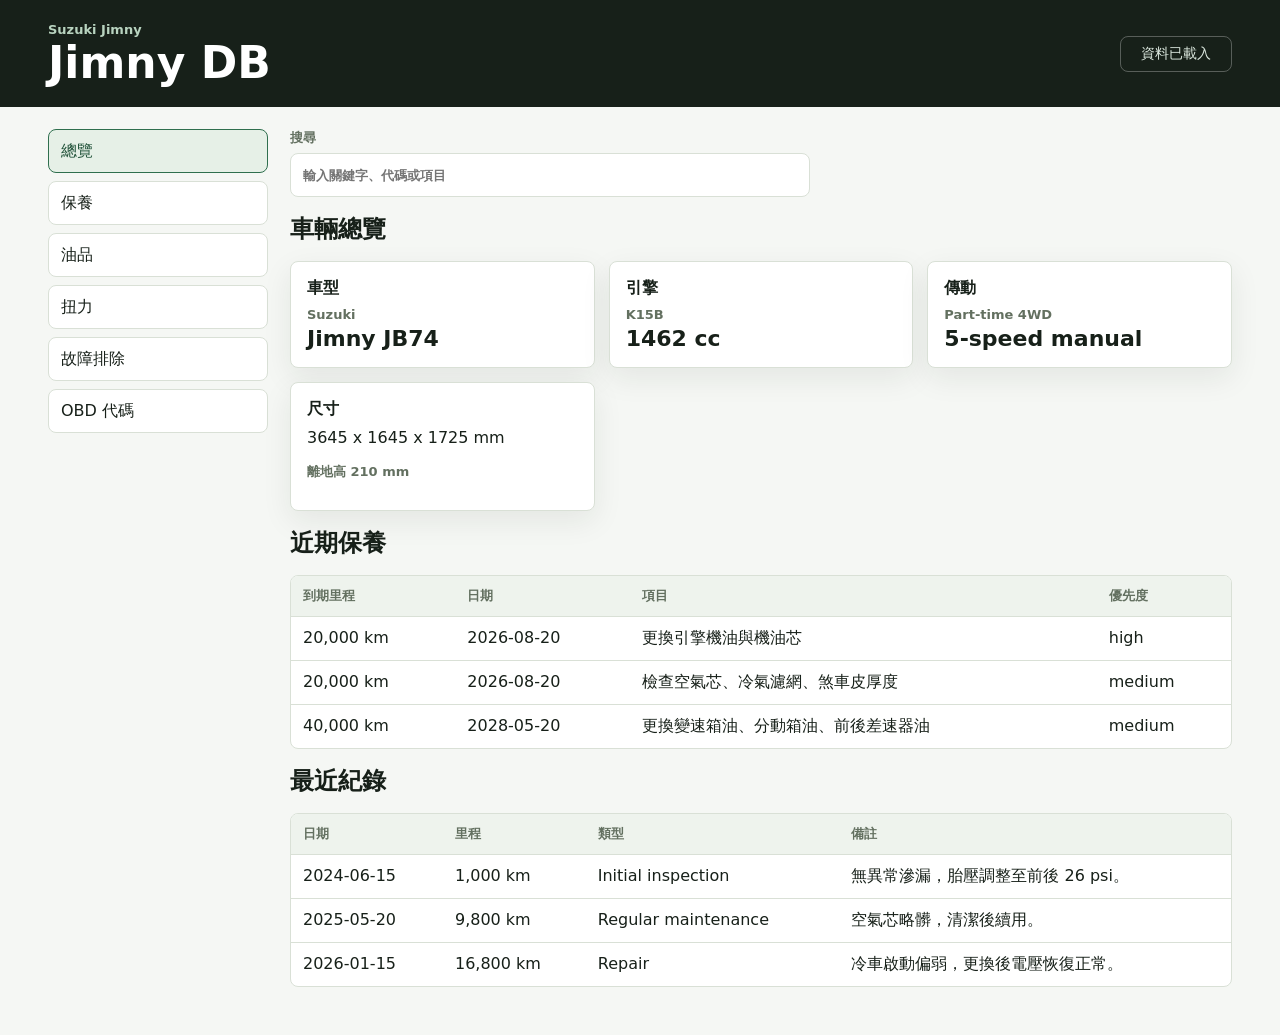
==== app/index.html @ 5c7743f9 "Add Jimny DB app" ====
<!doctype html>
<html lang="zh-Hant">
  <head>
    <meta charset="utf-8">
    <meta name="viewport" content="width=device-width, initial-scale=1">
    <title>Jimny DB</title>
    <link rel="stylesheet" href="./styles.css">
  </head>
  <body>
    <header class="app-header">
      <div>
        <p class="eyebrow">Suzuki Jimny</p>
        <h1>Jimny DB</h1>
      </div>
      <div class="status" id="dataStatus">載入資料中</div>
    </header>

    <main class="app-shell">
      <aside class="sidebar" aria-label="主要分類">
        <button class="nav-button active" data-view="overview">總覽</button>
        <button class="nav-button" data-view="maintenance">保養</button>
        <button class="nav-button" data-view="fluids">油品</button>
        <button class="nav-button" data-view="torque">扭力</button>
        <button class="nav-button" data-view="troubleshooting">故障排除</button>
        <button class="nav-button" data-view="obd">OBD 代碼</button>
      </aside>

      <section class="content">
        <div class="toolbar">
          <label class="search-box">
            <span>搜尋</span>
            <input id="searchInput" type="search" placeholder="輸入關鍵字、代碼或項目">
          </label>
        </div>
        <div id="appContent" class="view"></div>
      </section>
    </main>

    <script src="./app.js"></script>
  </body>
</html>
---- app/styles.css ----
:root {
  color-scheme: light;
  --bg: #f5f7f4;
  --panel: #ffffff;
  --ink: #172019;
  --muted: #637060;
  --line: #d9e0d6;
  --accent: #2f6f4e;
  --accent-strong: #1f5138;
  --warn: #9b5c1d;
  --danger: #a3382d;
  --shadow: 0 10px 30px rgba(23, 32, 25, 0.08);
}

* {
  box-sizing: border-box;
}

body {
  margin: 0;
  min-height: 100vh;
  background: var(--bg);
  color: var(--ink);
  font-family: "Segoe UI", "Microsoft JhengHei", system-ui, sans-serif;
}

.app-header {
  min-height: 104px;
  padding: 22px clamp(18px, 4vw, 48px);
  display: flex;
  align-items: center;
  justify-content: space-between;
  gap: 16px;
  background: #172019;
  color: #fff;
}

.eyebrow {
  margin: 0 0 4px;
  color: #b8d3bf;
  font-size: 13px;
  font-weight: 700;
}

h1,
h2,
h3,
p {
  margin-top: 0;
}

h1 {
  margin-bottom: 0;
  font-size: clamp(30px, 6vw, 44px);
  line-height: 1;
}

h2 {
  font-size: 24px;
  margin-bottom: 16px;
}

h3 {
  font-size: 16px;
  margin-bottom: 8px;
}

.status {
  min-width: 112px;
  padding: 8px 12px;
  border: 1px solid rgba(255, 255, 255, 0.28);
  border-radius: 8px;
  text-align: center;
  color: #dbe7de;
  font-size: 14px;
}

.app-shell {
  display: grid;
  grid-template-columns: 220px minmax(0, 1fr);
  gap: 22px;
  padding: 22px clamp(18px, 4vw, 48px) 48px;
}

.sidebar {
  display: flex;
  flex-direction: column;
  gap: 8px;
}

.nav-button {
  min-height: 44px;
  width: 100%;
  border: 1px solid var(--line);
  border-radius: 8px;
  background: var(--panel);
  color: var(--ink);
  text-align: left;
  padding: 10px 12px;
  font: inherit;
  cursor: pointer;
}

.nav-button:hover,
.nav-button.active {
  border-color: var(--accent);
  background: #e6f0e7;
  color: var(--accent-strong);
}

.content {
  min-width: 0;
}

.toolbar {
  margin-bottom: 16px;
}

.search-box {
  display: grid;
  gap: 6px;
  max-width: 520px;
  color: var(--muted);
  font-size: 13px;
  font-weight: 700;
}

.search-box input {
  min-height: 44px;
  width: 100%;
  border: 1px solid var(--line);
  border-radius: 8px;
  padding: 10px 12px;
  color: var(--ink);
  font: inherit;
  background: var(--panel);
}

.view {
  display: grid;
  gap: 16px;
}

.grid {
  display: grid;
  grid-template-columns: repeat(auto-fit, minmax(240px, 1fr));
  gap: 14px;
}

.card {
  border: 1px solid var(--line);
  border-radius: 8px;
  background: var(--panel);
  padding: 16px;
  box-shadow: var(--shadow);
}

.metric {
  display: grid;
  gap: 4px;
}

.metric span,
.label {
  color: var(--muted);
  font-size: 13px;
  font-weight: 700;
}

.metric strong {
  font-size: 22px;
}

.table-wrap {
  overflow-x: auto;
  border: 1px solid var(--line);
  border-radius: 8px;
  background: var(--panel);
}

table {
  width: 100%;
  border-collapse: collapse;
  min-width: 680px;
}

th,
td {
  border-bottom: 1px solid var(--line);
  padding: 11px 12px;
  text-align: left;
  vertical-align: top;
}

th {
  background: #eef3ed;
  color: var(--muted);
  font-size: 13px;
}

tr:last-child td {
  border-bottom: 0;
}

.pill-row {
  display: flex;
  flex-wrap: wrap;
  gap: 8px;
}

.pill {
  display: inline-flex;
  align-items: center;
  min-height: 28px;
  border-radius: 999px;
  padding: 4px 10px;
  background: #eef3ed;
  color: var(--accent-strong);
  font-size: 13px;
  font-weight: 700;
}

.severity-critical,
.severity-high {
  color: var(--danger);
}

.severity-medium {
  color: var(--warn);
}

.empty {
  padding: 28px;
  border: 1px dashed var(--line);
  border-radius: 8px;
  color: var(--muted);
  background: rgba(255, 255, 255, 0.7);
}

@media (max-width: 780px) {
  .app-header {
    align-items: flex-start;
    flex-direction: column;
  }

  .app-shell {
    grid-template-columns: 1fr;
  }

  .sidebar {
    display: grid;
    grid-template-columns: repeat(2, minmax(0, 1fr));
  }

  .nav-button {
    text-align: center;
  }
}
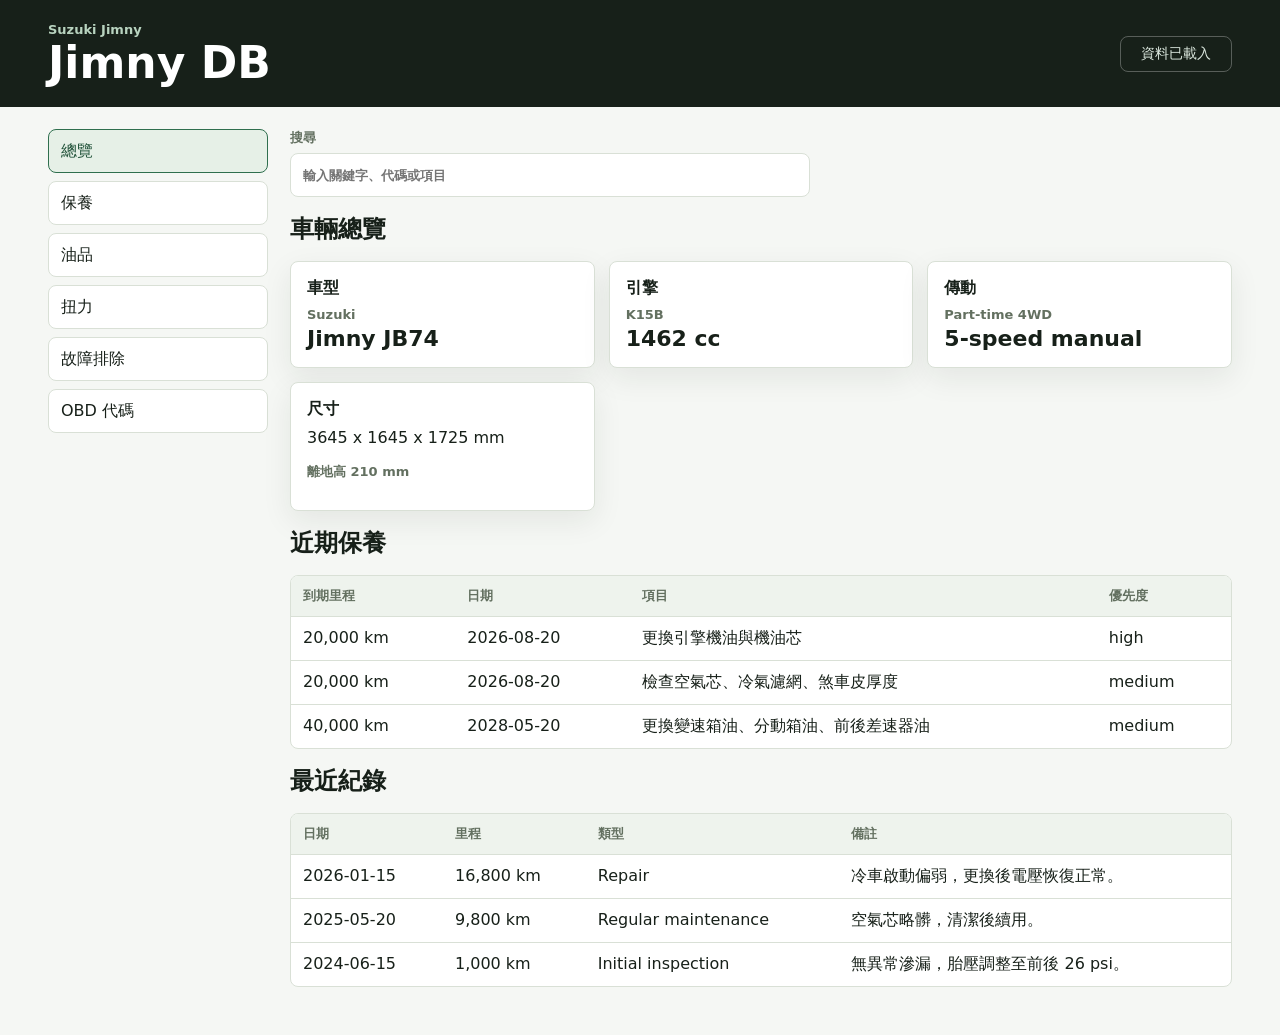
==== commit c402be68: "Update icon to Jimny logo" ====
--- a/app/index.html
+++ b/app/index.html
@@ -3,7 +3,14 @@
   <head>
     <meta charset="utf-8">
     <meta name="viewport" content="width=device-width, initial-scale=1">
+    <meta name="theme-color" content="#172019">
+    <meta name="apple-mobile-web-app-capable" content="yes">
+    <meta name="apple-mobile-web-app-title" content="Jimny DB">
+    <meta name="apple-mobile-web-app-status-bar-style" content="black-translucent">
     <title>Jimny DB</title>
+    <link rel="manifest" href="./manifest.webmanifest">
+    <link rel="apple-touch-icon" sizes="180x180" href="./icons/icon-180.png">
+    <link rel="icon" type="image/png" sizes="192x192" href="./icons/icon-192.png">
     <link rel="stylesheet" href="./styles.css">
   </head>
   <body>
--- a/app/styles.css
+++ b/app/styles.css
@@ -136,6 +136,81 @@
   background: var(--panel);
 }
 
+.record-form {
+  border: 1px solid var(--line);
+  border-radius: 8px;
+  background: var(--panel);
+  padding: 16px;
+  box-shadow: var(--shadow);
+}
+
+.form-grid {
+  display: grid;
+  grid-template-columns: repeat(2, minmax(0, 1fr));
+  gap: 12px;
+}
+
+.form-grid label {
+  display: grid;
+  gap: 6px;
+  color: var(--muted);
+  font-size: 13px;
+  font-weight: 700;
+}
+
+.form-grid .wide {
+  grid-column: 1 / -1;
+}
+
+.form-grid input,
+.form-grid select,
+.form-grid textarea {
+  width: 100%;
+  min-height: 44px;
+  border: 1px solid var(--line);
+  border-radius: 8px;
+  padding: 10px 12px;
+  color: var(--ink);
+  background: #fff;
+  font: inherit;
+}
+
+.form-grid textarea {
+  resize: vertical;
+}
+
+.form-actions {
+  display: flex;
+  flex-wrap: wrap;
+  gap: 10px;
+  margin-top: 14px;
+}
+
+.form-actions button,
+.link-button {
+  min-height: 40px;
+  border: 1px solid var(--accent);
+  border-radius: 8px;
+  padding: 8px 12px;
+  color: #fff;
+  background: var(--accent);
+  font: inherit;
+  font-weight: 700;
+  cursor: pointer;
+}
+
+.form-actions button.secondary,
+.link-button {
+  color: var(--accent-strong);
+  background: #eef3ed;
+}
+
+.form-note {
+  margin: 12px 0 0;
+  color: var(--muted);
+  font-size: 13px;
+}
+
 .view {
   display: grid;
   gap: 16px;
@@ -255,4 +330,8 @@
   .nav-button {
     text-align: center;
   }
-}
+
+  .form-grid {
+    grid-template-columns: 1fr;
+  }
+}
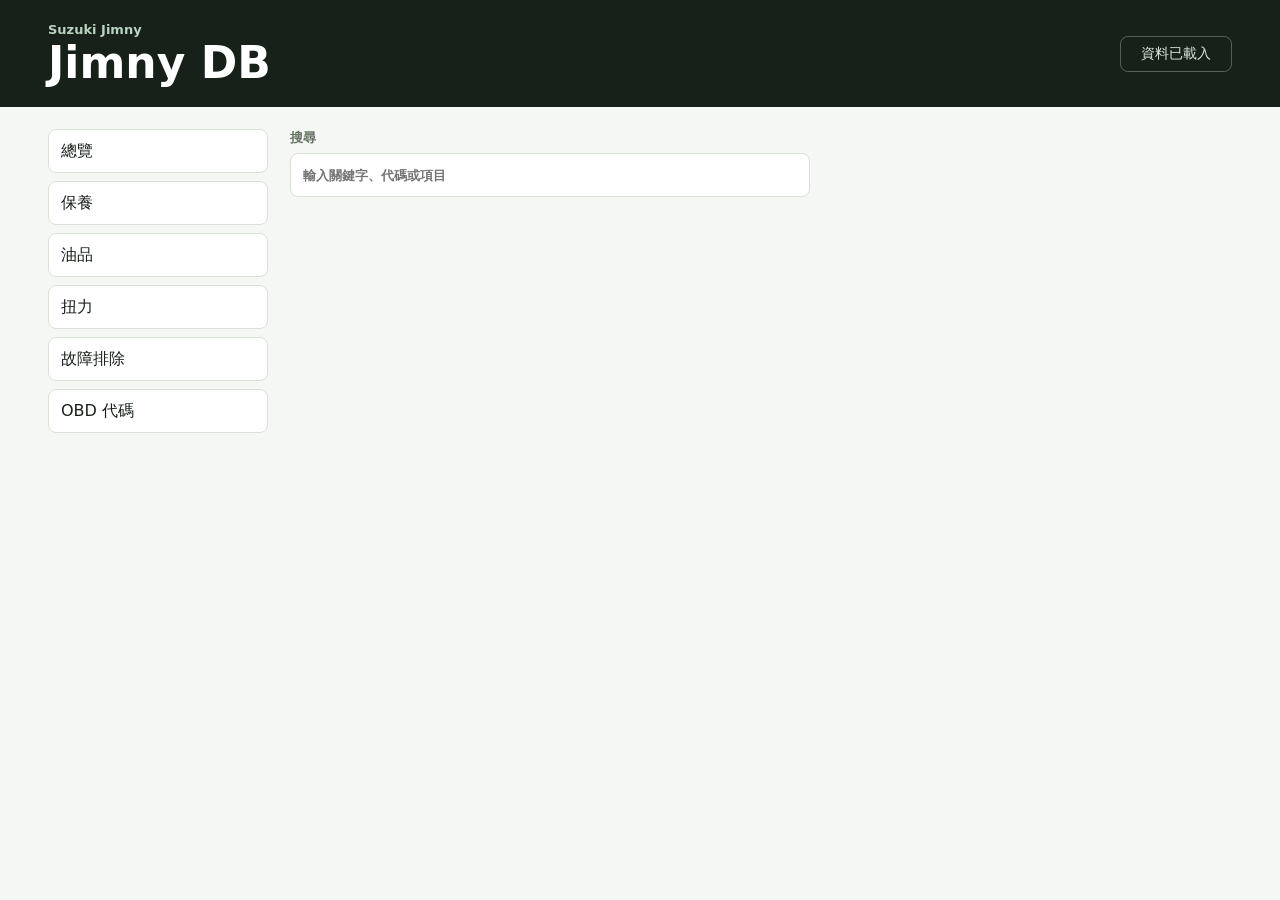
==== commit 3a36af60: "Simplify home screen layout" ====
--- a/app/index.html
+++ b/app/index.html
@@ -24,7 +24,7 @@
 
     <main class="app-shell">
       <aside class="sidebar" aria-label="主要分類">
-        <button class="nav-button active" data-view="overview">總覽</button>
+        <button class="nav-button" data-view="overview">總覽</button>
         <button class="nav-button" data-view="maintenance">保養</button>
         <button class="nav-button" data-view="fluids">油品</button>
         <button class="nav-button" data-view="torque">扭力</button>
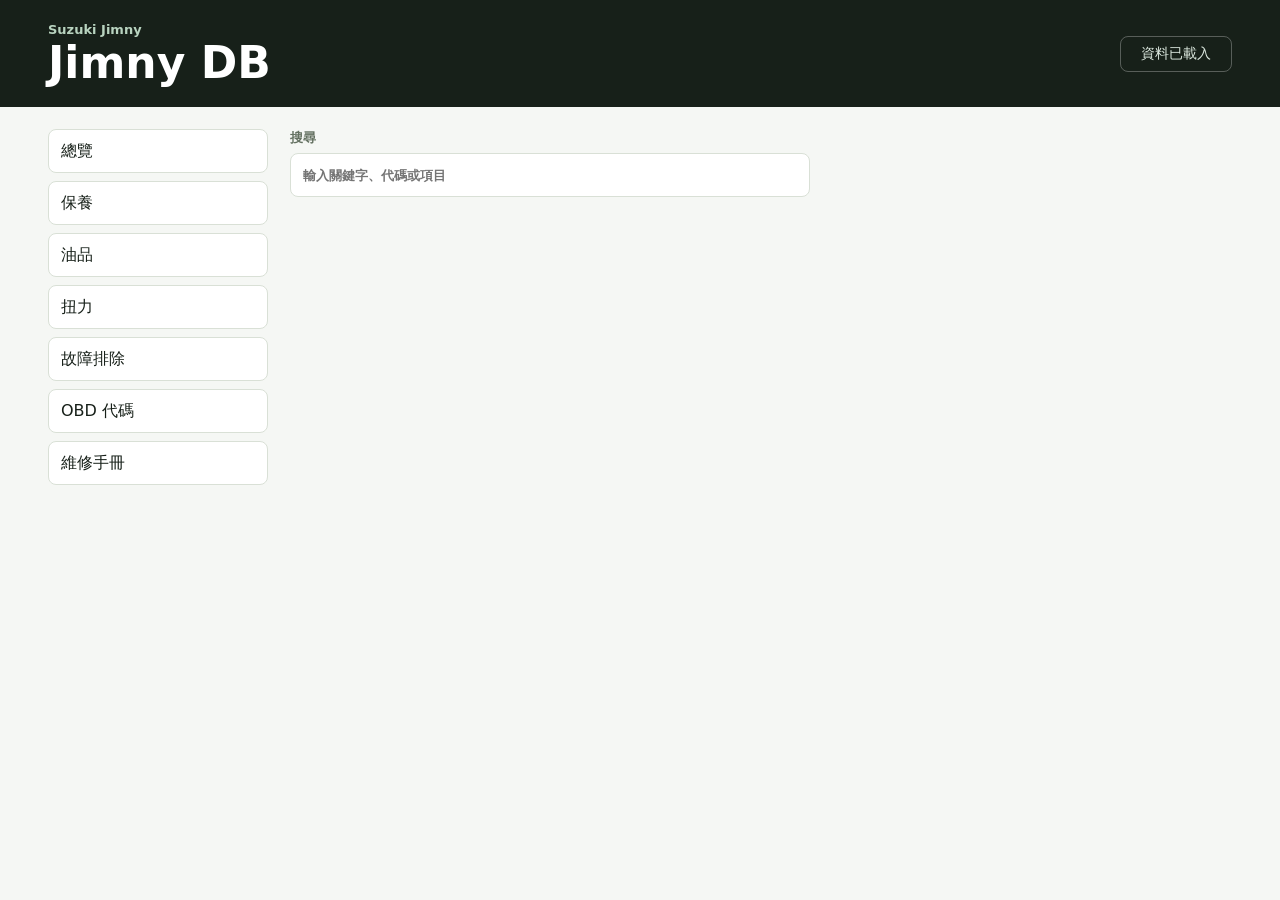
==== commit 6f14d87a: "Add manual search without PDF" ====
--- a/app/index.html
+++ b/app/index.html
@@ -30,6 +30,7 @@
         <button class="nav-button" data-view="torque">扭力</button>
         <button class="nav-button" data-view="troubleshooting">故障排除</button>
         <button class="nav-button" data-view="obd">OBD 代碼</button>
+        <button class="nav-button" data-view="manual">維修手冊</button>
       </aside>
 
       <section class="content">
--- a/app/styles.css
+++ b/app/styles.css
@@ -211,6 +211,34 @@
   font-size: 13px;
 }
 
+.select-section {
+  display: grid;
+  gap: 12px;
+}
+
+.select-control {
+  display: grid;
+  gap: 6px;
+  color: var(--muted);
+  font-size: 13px;
+  font-weight: 700;
+}
+
+.select-control select {
+  width: 100%;
+  min-height: 46px;
+  border: 1px solid var(--line);
+  border-radius: 8px;
+  padding: 10px 12px;
+  color: var(--ink);
+  background: var(--panel);
+  font: inherit;
+}
+
+.detail-card {
+  max-width: 760px;
+}
+
 .view {
   display: grid;
   gap: 16px;
@@ -275,6 +303,48 @@
 
 tr:last-child td {
   border-bottom: 0;
+}
+
+.mobile-card-list {
+  display: none;
+}
+
+.data-card {
+  border: 1px solid var(--line);
+  border-radius: 8px;
+  background: var(--panel);
+  padding: 14px;
+  box-shadow: var(--shadow);
+}
+
+.data-field {
+  display: grid;
+  gap: 4px;
+  padding: 10px 0;
+  border-bottom: 1px solid var(--line);
+}
+
+.data-field:first-child {
+  padding-top: 0;
+}
+
+.data-field:last-child {
+  padding-bottom: 0;
+  border-bottom: 0;
+}
+
+.data-field span {
+  color: var(--muted);
+  font-size: 12px;
+  font-weight: 700;
+}
+
+.data-field strong {
+  color: var(--ink);
+  font-size: 15px;
+  font-weight: 600;
+  line-height: 1.45;
+  overflow-wrap: anywhere;
 }
 
 .pill-row {
@@ -316,10 +386,14 @@
   .app-header {
     align-items: flex-start;
     flex-direction: column;
+    min-height: 92px;
+    padding: 18px;
   }
 
   .app-shell {
     grid-template-columns: 1fr;
+    gap: 16px;
+    padding: 16px 14px 36px;
   }
 
   .sidebar {
@@ -334,4 +408,44 @@
   .form-grid {
     grid-template-columns: 1fr;
   }
-}
+
+  .toolbar {
+    margin-bottom: 12px;
+  }
+
+  .search-box {
+    max-width: none;
+  }
+
+  .view {
+    gap: 14px;
+  }
+
+  h2 {
+    font-size: 20px;
+    margin-bottom: 12px;
+  }
+
+  .grid {
+    grid-template-columns: 1fr;
+  }
+
+  .table-wrap {
+    display: none;
+  }
+
+  .mobile-card-list {
+    display: grid;
+    gap: 12px;
+  }
+
+  .record-form,
+  .card,
+  .data-card {
+    box-shadow: none;
+  }
+
+  .detail-card {
+    max-width: none;
+  }
+}
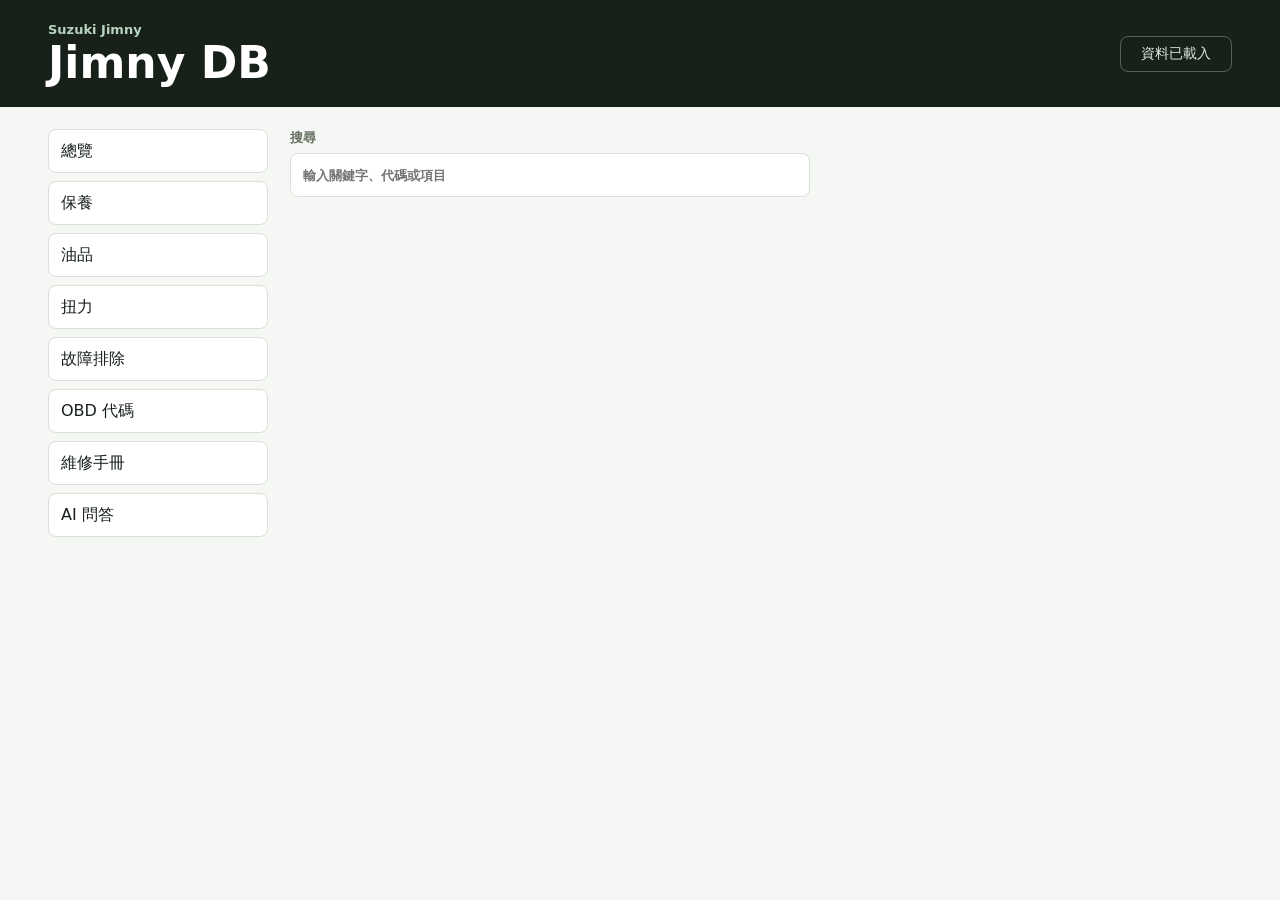
==== commit e8785489: "Add AI prompt preparation" ====
--- a/app/index.html
+++ b/app/index.html
@@ -31,6 +31,7 @@
         <button class="nav-button" data-view="troubleshooting">故障排除</button>
         <button class="nav-button" data-view="obd">OBD 代碼</button>
         <button class="nav-button" data-view="manual">維修手冊</button>
+        <button class="nav-button" data-view="ai">AI 問答</button>
       </aside>
 
       <section class="content">
--- a/app/styles.css
+++ b/app/styles.css
@@ -309,6 +309,11 @@
   display: none;
 }
 
+.mobile-card-list.always-show {
+  display: grid;
+  gap: 12px;
+}
+
 .data-card {
   border: 1px solid var(--line);
   border-radius: 8px;
@@ -345,6 +350,18 @@
   font-weight: 600;
   line-height: 1.45;
   overflow-wrap: anywhere;
+}
+
+.prompt-output {
+  width: 100%;
+  border: 1px solid var(--line);
+  border-radius: 8px;
+  padding: 12px;
+  color: var(--ink);
+  background: var(--panel);
+  font: inherit;
+  line-height: 1.5;
+  resize: vertical;
 }
 
 .pill-row {
